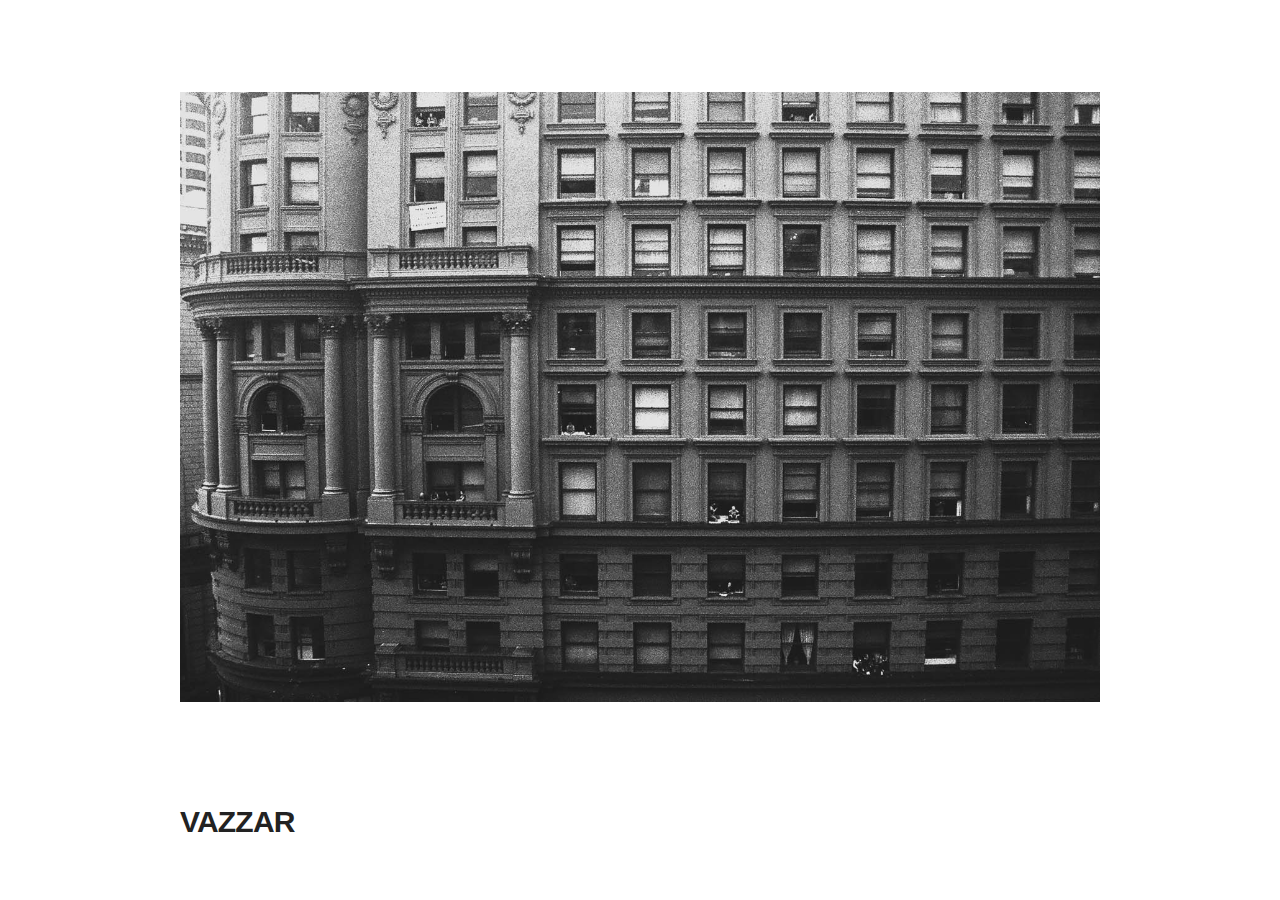
==== latch/index.html @ a05c469b "yup" ====
<!DOCTYPE html>
<html lang="en">
<head>

  <!-- Basic Page Needs
  –––––––––––––––––––––––––––––––––––––––––––––––––– -->
  <meta charset="utf-8">
  <title>Your page title here :)</title>
  <meta name="description" content="">
  <meta name="author" content="">

  <!-- Mobile Specific Metas
  –––––––––––––––––––––––––––––––––––––––––––––––––– -->
  <meta name="viewport" content="width=device-width, initial-scale=1">

  <!-- FONT
  –––––––––––––––––––––––––––––––––––––––––––––––––– -->

  <!-- CSS
  –––––––––––––––––––––––––––––––––––––––––––––––––– -->
  <link rel="stylesheet" href="../css/normalize.css">
  <link rel="stylesheet" href="../css/skeleton.css">

  <!-- Favicon
  –––––––––––––––––––––––––––––––––––––––––––––––––– -->
  <link rel="icon" type="image/png" href="../images/favicon.png">
  <script type="text/javascript" src="//fast.fonts.net/jsapi/75adbc02-f37f-4e9c-960f-9e6158d065dd.js"></script>

  <script src="http://ajax.googleapis.com/ajax/libs/jquery/1.11.1/jquery.min.js"></script>
</head>
<body>
<style>
  html,body {
    height: 100%;
  }
  .row {
    position: relative;
    width: 100%;
    max-width: 960px;
    margin: 0 auto;
    padding: 0 20px;
    box-sizing: border-box;
  }
  .page-container {
    position: relative;
    height: 100%;
  }
  .section {
    height: 100%;
    width: 100vw;
    z-index: -1;
  }
  .bg-dark {
    background-color: #363747;
  }
  .bg-light {
    background-color: #fff;
  }
  .bg-dark h4,
  .bg-dark p {
    color: white;
  }
  .image-wrapper {
    height: 350px;
  }
  .headline-wrapper {
    padding-top:16px;
  }
  .case-hero-image-wrapper {
    width: 100%;
    overflow:hidden;
  }
  .headline-wrapper h5 {
    margin:0;
  }
</style>
  <!-- Primary Page Layout
  –––––––––––––––––––––––––––––––––––––––––––––––––– -->
  <div class="page-container" id="fullpage">
    <div class="case-navigation"></div>
    <div class="section">
      <div class="row">
        <div class="twelve column" >
          <div class="case-hero-image-wrapper" style="margin-top: 10%;margin-bottom:10%;">
            <img src="../images/0.jpg"/ style="width:100%;">
          </div>
          <h4>Vazzar</h4>
        </div>
      </div>
    </div>

</div>
<!-- End Document
  –––––––––––––––––––––––––––––––––––––––––––––––––– -->
</body>
</html>
---- css/skeleton.css ----
/*
* Skeleton V2.0.4
* Copyright 2014, Dave Gamache
* www.getskeleton.com
* Free to use under the MIT license.
* http://www.opensource.org/licenses/mit-license.php
* 12/29/2014
*/


/* Table of contents
––––––––––––––––––––––––––––––––––––––––––––––––––
- Grid
- Base Styles
- Typography
- Links
- Buttons
- Forms
- Lists
- Code
- Tables
- Spacing
- Utilities
- Clearing
- Media Queries
*/


/* Grid
–––––––––––––––––––––––––––––––––––––––––––––––––– */
.container {
  position: relative;
  width: 100%;
  max-width: 960px;
  margin: 0 auto;
  padding: 0 20px;
  box-sizing: border-box; }
.column,
.columns {
  width: 100%;
  float: left;
  box-sizing: border-box; }

/* For devices larger than 400px */
@media (min-width: 400px) {
  .container {
    width: 85%;
    padding: 0; }
}

/* For devices larger than 550px */
@media (min-width: 550px) {
  .container {
    width: 80%; }
  .column,
  .columns {
    margin-left: 4%; }
  .column:first-child,
  .columns:first-child {
    margin-left: 0; }

  .one.column,
  .one.columns                    { width: 4.66666666667%; }
  .two.columns                    { width: 13.3333333333%; }
  .three.columns                  { width: 22%;            }
  .four.columns                   { width: 30.6666666667%; }
  .five.columns                   { width: 39.3333333333%; }
  .six.columns                    { width: 48%;            }
  .seven.columns                  { width: 56.6666666667%; }
  .eight.columns                  { width: 65.3333333333%; }
  .nine.columns                   { width: 74.0%;          }
  .ten.columns                    { width: 82.6666666667%; }
  .eleven.columns                 { width: 91.3333333333%; }
  .twelve.columns                 { width: 100%; margin-left: 0; }

  .one-third.column               { width: 30.6666666667%; }
  .two-thirds.column              { width: 65.3333333333%; }

  .one-half.column                { width: 48%; }

  /* Offsets */
  .offset-by-one.column,
  .offset-by-one.columns          { margin-left: 8.66666666667%; }
  .offset-by-two.column,
  .offset-by-two.columns          { margin-left: 17.3333333333%; }
  .offset-by-three.column,
  .offset-by-three.columns        { margin-left: 26%;            }
  .offset-by-four.column,
  .offset-by-four.columns         { margin-left: 34.6666666667%; }
  .offset-by-five.column,
  .offset-by-five.columns         { margin-left: 43.3333333333%; }
  .offset-by-six.column,
  .offset-by-six.columns          { margin-left: 52%;            }
  .offset-by-seven.column,
  .offset-by-seven.columns        { margin-left: 60.6666666667%; }
  .offset-by-eight.column,
  .offset-by-eight.columns        { margin-left: 69.3333333333%; }
  .offset-by-nine.column,
  .offset-by-nine.columns         { margin-left: 78.0%;          }
  .offset-by-ten.column,
  .offset-by-ten.columns          { margin-left: 86.6666666667%; }
  .offset-by-eleven.column,
  .offset-by-eleven.columns       { margin-left: 95.3333333333%; }

  .offset-by-one-third.column,
  .offset-by-one-third.columns    { margin-left: 34.6666666667%; }
  .offset-by-two-thirds.column,
  .offset-by-two-thirds.columns   { margin-left: 69.3333333333%; }

  .offset-by-one-half.column,
  .offset-by-one-half.columns     { margin-left: 52%; }

}


/* Base Styles
–––––––––––––––––––––––––––––––––––––––––––––––––– */
/* NOTE
html is set to 62.5% so that all the REM measurements throughout Skeleton
are based on 10px sizing. So basically 1.5rem = 15px :) */
html {
  font-size: 62.5%; }
body {
  font-size: 1.6rem; /* currently ems cause chrome bug misinterpreting rems on body element */
  line-height: 1.6;
  font-weight: 100;
  font-family: "Univers W01", "Helvetica Neue", Helvetica, Arial, sans-serif;
  color: #222; }


/* Typography
–––––––––––––––––––––––––––––––––––––––––––––––––– */
h1, h2, h3, h4, h5, h6 {
  margin-top: 0;
  margin-bottom: 2rem;
  text-transform: uppercase;
  font-weight: 600; }
h1 { font-size: 4.0rem; line-height: 1.2;}
h2 { font-size: 3.6rem; line-height: 1.25; }
h3 { font-size: 3.0rem; line-height: 1.3;  letter-spacing: -.1rem; }
h4 { font-size: 2.4rem; line-height: 1.35; letter-spacing: -.08rem; }
h5 { font-size: 1.8rem; line-height: 1.5;  letter-spacing: -.05rem; }
h6 { font-size: 1.5rem; line-height: 1.6;  letter-spacing: 0; }

/* Larger than phablet */
@media (min-width: 550px) {
  h1 { font-size: 5.0rem; }
  h2 { font-size: 4.2rem; }
  h3 { font-size: 3.6rem; }
  h4 { font-size: 3.0rem; }
  h5 { font-size: 2.4rem; }
  h6 { font-size: 1.5rem; }
}

p {
  margin-top: 0; }


/* Links
–––––––––––––––––––––––––––––––––––––––––––––––––– */
a {
  color: #1EAEDB; }
a:hover {
  color: #0FA0CE; }


/* Buttons
–––––––––––––––––––––––––––––––––––––––––––––––––– */
.button,
button,
input[type="submit"],
input[type="reset"],
input[type="button"] {
  display: inline-block;
  height: 38px;
  padding: 0 30px;
  color: #555;
  text-align: center;
  font-size: 11px;
  font-weight: 600;
  line-height: 38px;
  letter-spacing: .1rem;
  text-transform: uppercase;
  text-decoration: none;
  white-space: nowrap;
  background-color: transparent;
  border-radius: 4px;
  border: 1px solid #bbb;
  cursor: pointer;
  box-sizing: border-box; }
.button:hover,
button:hover,
input[type="submit"]:hover,
input[type="reset"]:hover,
input[type="button"]:hover,
.button:focus,
button:focus,
input[type="submit"]:focus,
input[type="reset"]:focus,
input[type="button"]:focus {
  color: #333;
  border-color: #888;
  outline: 0; }
.button.button-primary,
button.button-primary,
input[type="submit"].button-primary,
input[type="reset"].button-primary,
input[type="button"].button-primary {
  color: #FFF;
  background-color: #33C3F0;
  border-color: #33C3F0; }
.button.button-primary:hover,
button.button-primary:hover,
input[type="submit"].button-primary:hover,
input[type="reset"].button-primary:hover,
input[type="button"].button-primary:hover,
.button.button-primary:focus,
button.button-primary:focus,
input[type="submit"].button-primary:focus,
input[type="reset"].button-primary:focus,
input[type="button"].button-primary:focus {
  color: #FFF;
  background-color: #1EAEDB;
  border-color: #1EAEDB; }


/* Forms
–––––––––––––––––––––––––––––––––––––––––––––––––– */
input[type="email"],
input[type="number"],
input[type="search"],
input[type="text"],
input[type="tel"],
input[type="url"],
input[type="password"],
textarea,
select {
  height: 38px;
  padding: 6px 10px; /* The 6px vertically centers text on FF, ignored by Webkit */
  background-color: #fff;
  border: 1px solid #D1D1D1;
  border-radius: 4px;
  box-shadow: none;
  box-sizing: border-box; }
/* Removes awkward default styles on some inputs for iOS */
input[type="email"],
input[type="number"],
input[type="search"],
input[type="text"],
input[type="tel"],
input[type="url"],
input[type="password"],
textarea {
  -webkit-appearance: none;
     -moz-appearance: none;
          appearance: none; }
textarea {
  min-height: 65px;
  padding-top: 6px;
  padding-bottom: 6px; }
input[type="email"]:focus,
input[type="number"]:focus,
input[type="search"]:focus,
input[type="text"]:focus,
input[type="tel"]:focus,
input[type="url"]:focus,
input[type="password"]:focus,
textarea:focus,
select:focus {
  border: 1px solid #33C3F0;
  outline: 0; }
label,
legend {
  display: block;
  margin-bottom: .5rem;
  font-weight: 600; }
fieldset {
  padding: 0;
  border-width: 0; }
input[type="checkbox"],
input[type="radio"] {
  display: inline; }
label > .label-body {
  display: inline-block;
  margin-left: .5rem;
  font-weight: normal; }


/* Lists
–––––––––––––––––––––––––––––––––––––––––––––––––– */
ul {
  list-style: circle inside; }
ol {
  list-style: decimal inside; }
ol, ul {
  padding-left: 0;
  margin-top: 0; }
ul ul,
ul ol,
ol ol,
ol ul {
  margin: 1.5rem 0 1.5rem 3rem;
  font-size: 90%; }
li {
  margin-bottom: 1rem; }


/* Code
–––––––––––––––––––––––––––––––––––––––––––––––––– */
code {
  padding: .2rem .5rem;
  margin: 0 .2rem;
  font-size: 90%;
  white-space: nowrap;
  background: #F1F1F1;
  border: 1px solid #E1E1E1;
  border-radius: 4px; }
pre > code {
  display: block;
  padding: 1rem 1.5rem;
  white-space: pre; }


/* Tables
–––––––––––––––––––––––––––––––––––––––––––––––––– */
th,
td {
  padding: 12px 15px;
  text-align: left;
  border-bottom: 1px solid #E1E1E1; }
th:first-child,
td:first-child {
  padding-left: 0; }
th:last-child,
td:last-child {
  padding-right: 0; }


/* Spacing
–––––––––––––––––––––––––––––––––––––––––––––––––– */
button,
.button {
  margin-bottom: 1rem; }
input,
textarea,
select,
fieldset {
  margin-bottom: 1.5rem; }
pre,
blockquote,
dl,
figure,
table,
p,
ul,
ol,
form {
  margin-bottom: 2.5rem; }


/* Utilities
–––––––––––––––––––––––––––––––––––––––––––––––––– */
.u-full-width {
  width: 100%;
  box-sizing: border-box; }
.u-max-full-width {
  max-width: 100%;
  box-sizing: border-box; }
.u-pull-right {
  float: right; }
.u-pull-left {
  float: left; }


/* Misc
–––––––––––––––––––––––––––––––––––––––––––––––––– */
hr {
  margin-top: 3rem;
  margin-bottom: 3.5rem;
  border-width: 0;
  border-top: 1px solid #E1E1E1; }


/* Clearing
–––––––––––––––––––––––––––––––––––––––––––––––––– */

/* Self Clearing Goodness */
.container:after,
.row:after,
.u-cf {
  content: "";
  display: table;
  clear: both; }


/* Media Queries
–––––––––––––––––––––––––––––––––––––––––––––––––– */
/*
Note: The best way to structure the use of media queries is to create the queries
near the relevant code. For example, if you wanted to change the styles for buttons
on small devices, paste the mobile query code up in the buttons section and style it
there.
*/


/* Larger than mobile */
@media (min-width: 400px) {}

/* Larger than phablet (also point when grid becomes active) */
@media (min-width: 550px) {}

/* Larger than tablet */
@media (min-width: 750px) {}

/* Larger than desktop */
@media (min-width: 1000px) {}

/* Larger than Desktop HD */
@media (min-width: 1200px) {}
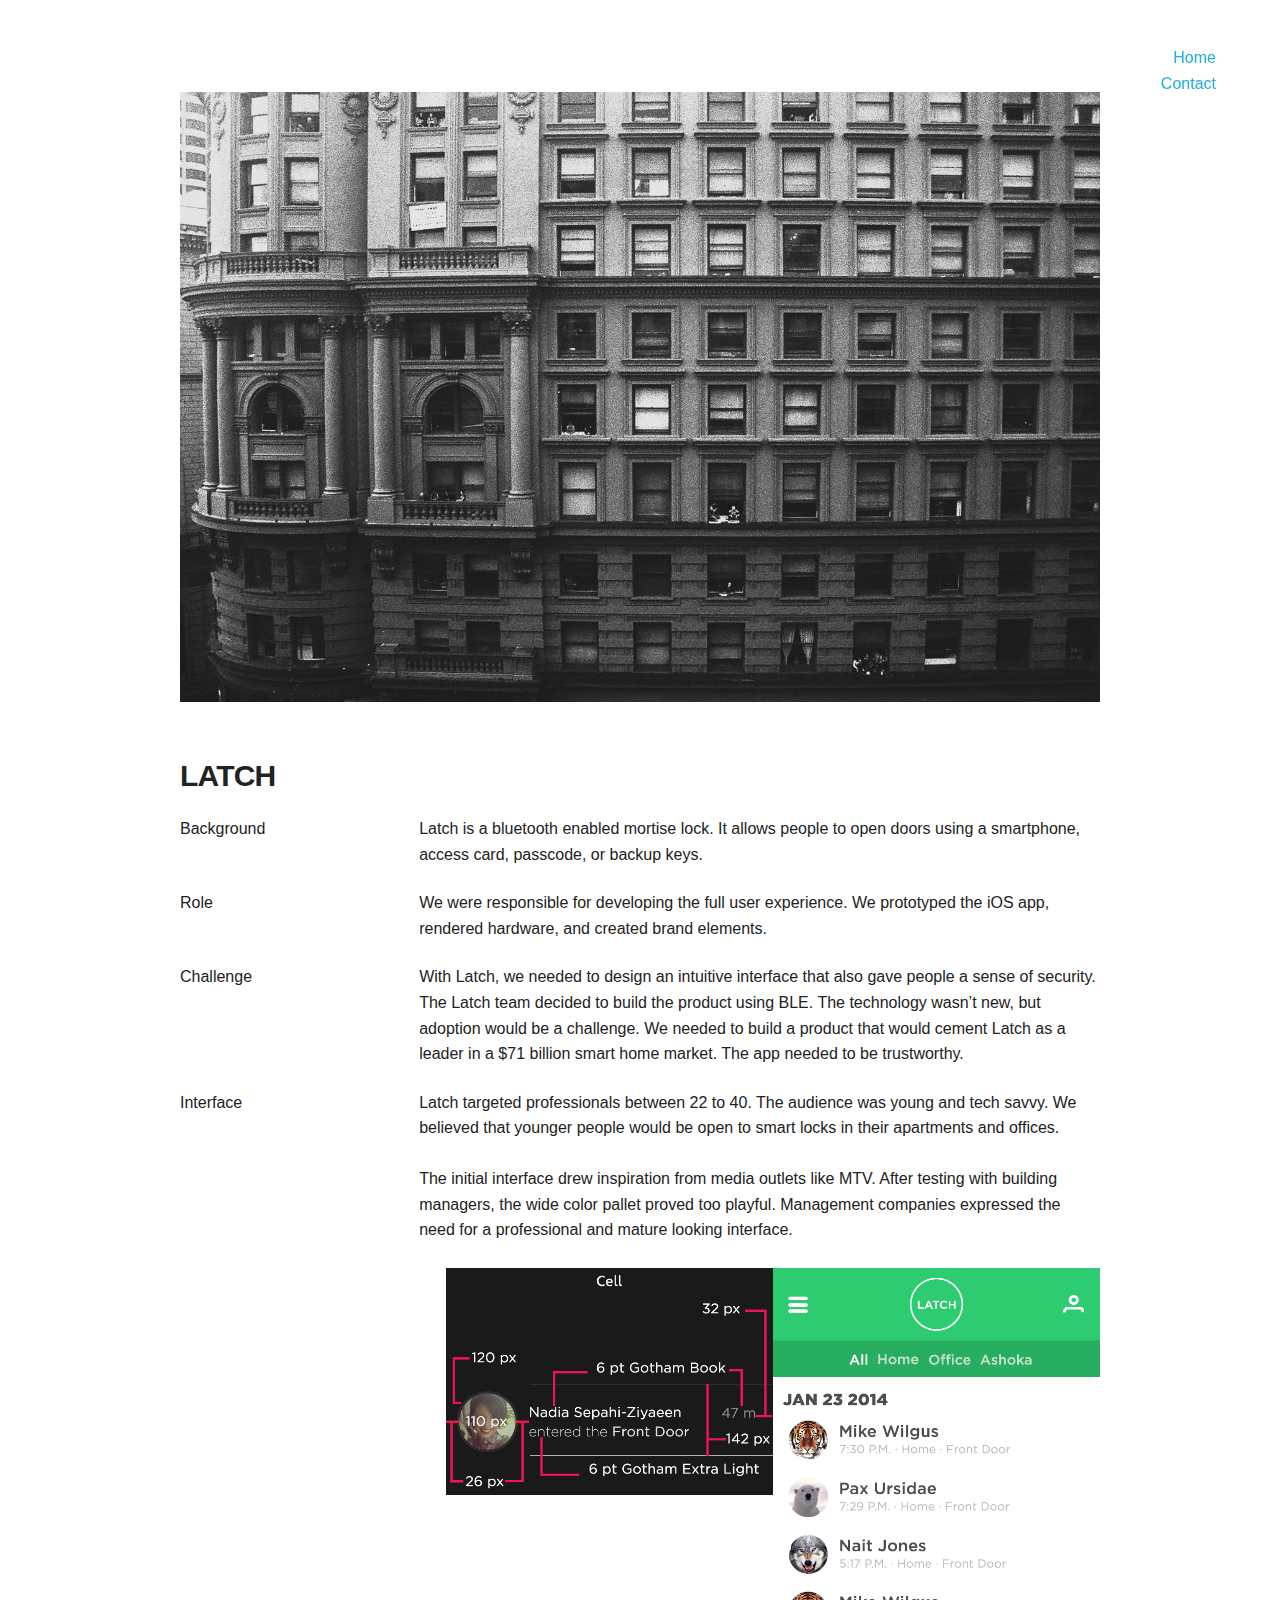
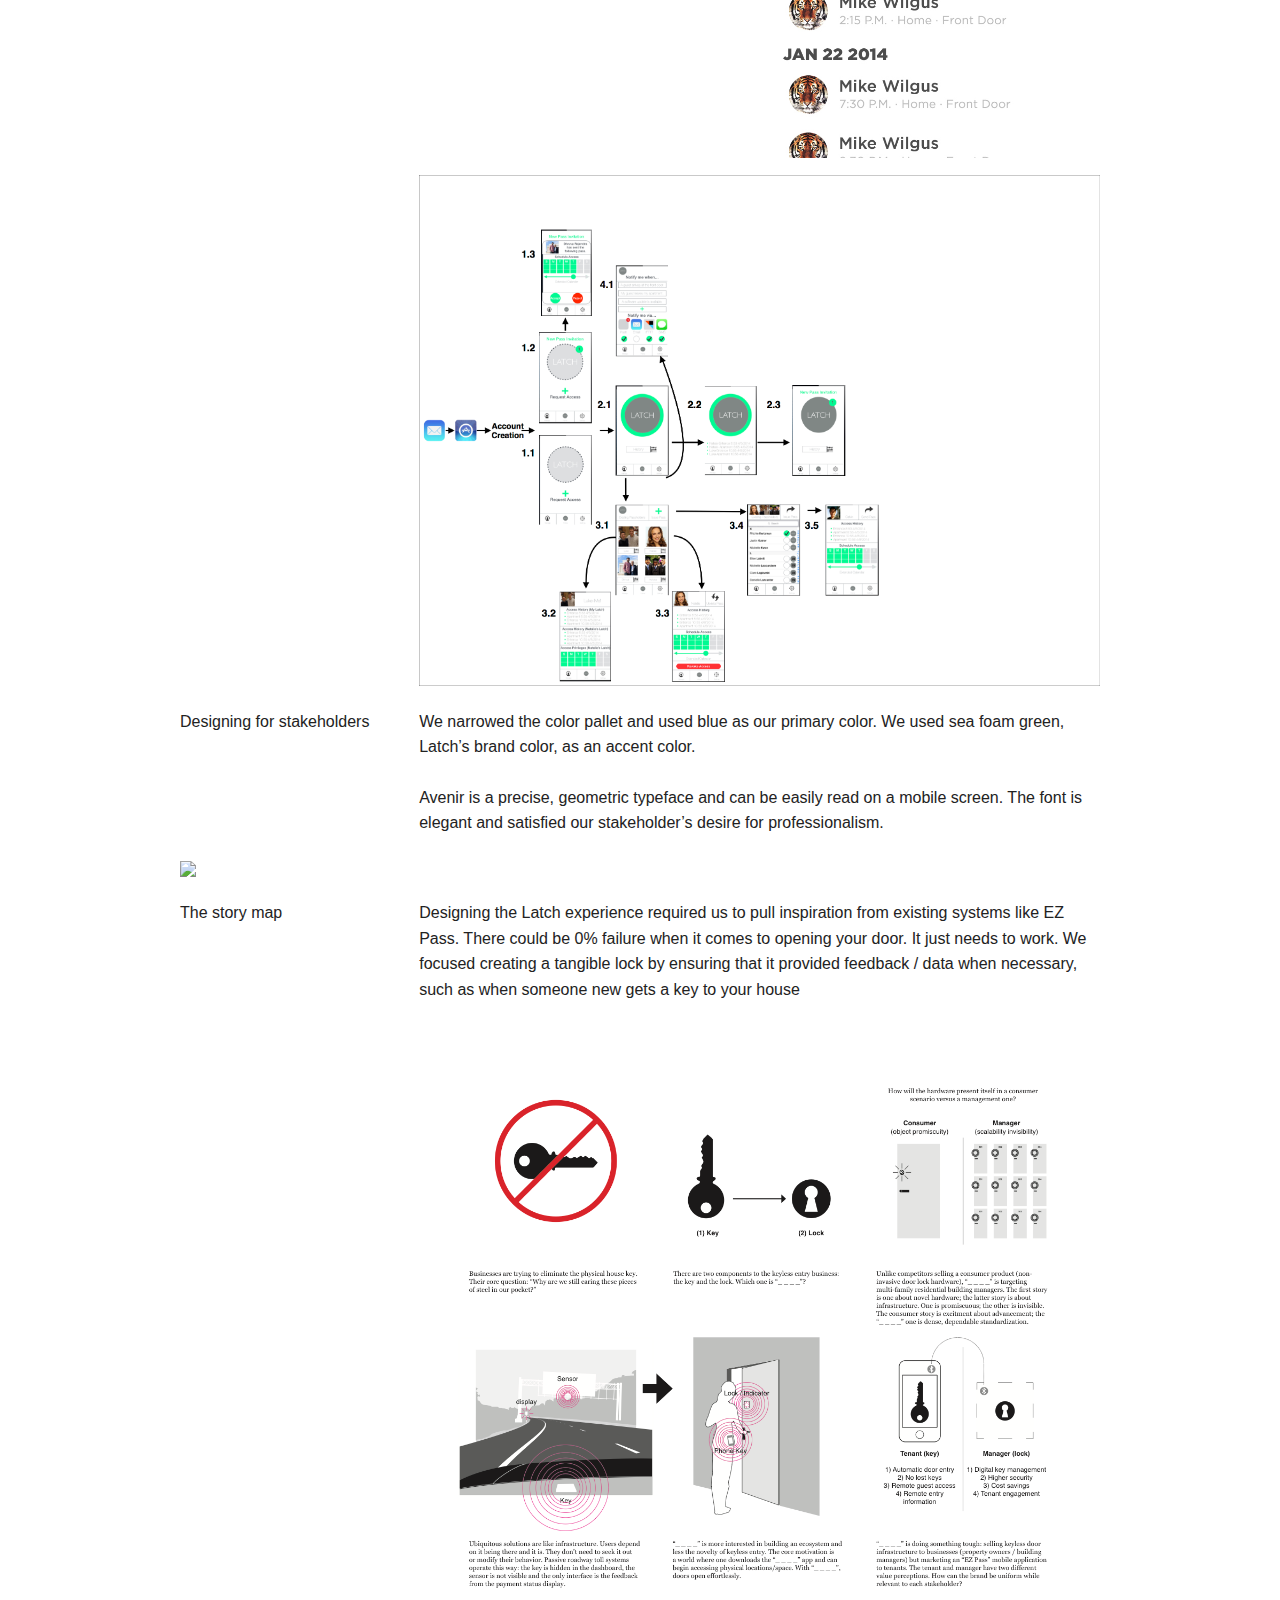
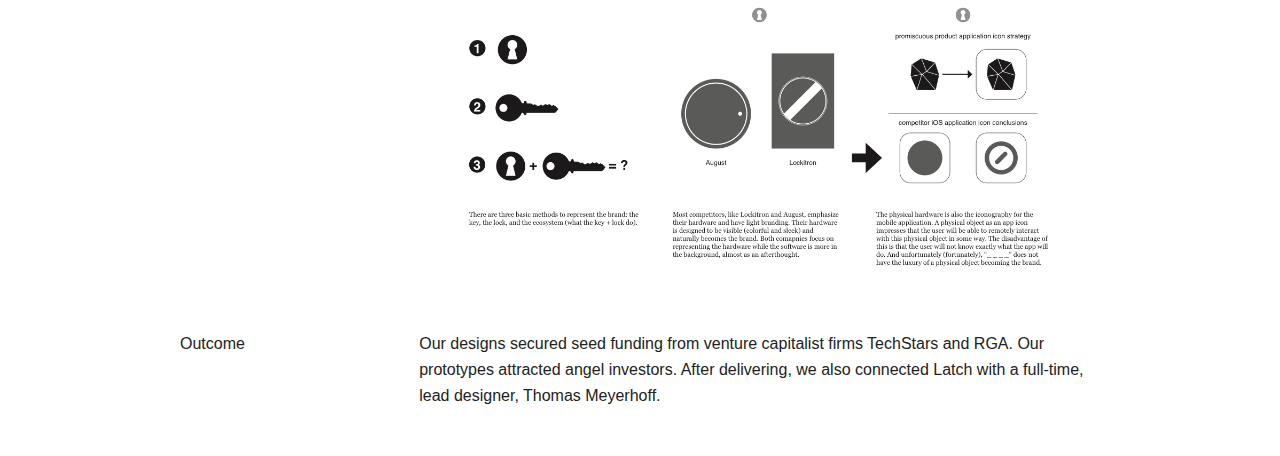
==== commit 18b8c517: "yup" ====
--- a/latch/index.html
+++ b/latch/index.html
@@ -5,7 +5,7 @@
   <!-- Basic Page Needs
   –––––––––––––––––––––––––––––––––––––––––––––––––– -->
   <meta charset="utf-8">
-  <title>Your page title here :)</title>
+  <title>Twombly | Latch</title>
   <meta name="description" content="">
   <meta name="author" content="">
 
@@ -77,14 +77,69 @@
   <!-- Primary Page Layout
   –––––––––––––––––––––––––––––––––––––––––––––––––– -->
   <div class="page-container" id="fullpage">
-    <div class="case-navigation"></div>
+    <div class="case-navigation" style="    position: fixed;text-align: right;right: 5%;top: 5%;">
+      <a href="/" style="    text-decoration: none;font-weight: 200;">Home</a>
+      <br>
+      <a href="mailto:dlamnguyen@gmail.com" style="    text-decoration: none;font-weight: 200;">Contact</a>
+    </div>
     <div class="section">
       <div class="row">
         <div class="twelve column" >
-          <div class="case-hero-image-wrapper" style="margin-top: 10%;margin-bottom:10%;">
+          <div class="case-hero-image-wrapper" style="margin-top: 10%;margin-bottom:5%;">
             <img src="../images/0.jpg"/ style="width:100%;">
           </div>
-          <h4>Vazzar</h4>
+          <h4>Latch</h4>
+          <div class="row" style="padding:0;margin-bottom:2.5%;">
+            <div class="three columns">Background</div>
+            <div class="nine columns">
+              Latch is a bluetooth enabled mortise lock. It allows people to open doors using a smartphone, access card, passcode, or backup keys.
+            </div>
+          </div>
+          <div class="row" style="padding:0;margin-bottom:2.5%;">
+            <div class="three columns">Role</div>
+            <div class="nine columns">
+              We were responsible for developing the full user experience. We prototyped the iOS app, rendered hardware, and created brand elements.
+            </div>
+          </div>
+          <div class="row" style="padding:0;margin-bottom:2.5%;">
+            <div class="three columns">Challenge</div>
+            <div class="nine columns">
+              With Latch, we needed to design an intuitive interface that also gave people a sense of security. The Latch team decided to build the product using BLE. The technology wasn’t new, but adoption would be a challenge. We needed to build a product that would cement Latch as a leader in a $71 billion smart home market. The app needed to be trustworthy.
+            </div>
+          </div>
+          <div class="row" style="padding:0;margin-bottom:2.5%;">
+            <div class="three columns">Interface</div>
+            <div class="nine columns">
+              <p>Latch targeted professionals between 22 to 40. The audience was young and tech savvy. We believed that younger people would be open to smart locks in their apartments and offices.</p>
+              <p>The initial interface drew inspiration from media outlets like MTV. After testing with building managers, the wide color pallet proved too playful. Management companies expressed the need for a professional and mature looking interface.   </p>
+              <img src="app-dimensions.png" class="one-half column" style=""/>
+              <img src="app-home-1.jpg" class="one-half column" style="margin-left:0;margin-bottom:2.5%;"/>
+
+              <img src="app-flow.png" class="twelve columns"/>
+            </div>
+
+          </div>
+          <div class="row" style="padding:0;margin-bottom:2.5%;">
+            <div class="three columns">Designing for stakeholders</div>
+            <div class="nine columns">
+              <p>We narrowed the color pallet and used blue as our primary color. We used sea foam green, Latch’s brand color, as an accent color.</p>
+              <p>Avenir is a precise, geometric typeface and can be easily read on a mobile screen. The font is elegant and satisfied our stakeholder’s desire for professionalism. </p>
+            </div>
+            <img src="app-all-screens.png" class="twelve columns"/>
+          </div>
+          <div class="row" style="padding:0;margin-bottom:2.5%;">
+            <div class="three columns">The story map</div>
+            <div class="nine columns">
+              <p>Designing the Latch experience required us to pull inspiration from existing systems like EZ Pass. There could be 0% failure when it comes to opening your door. It just needs to work. We focused creating a tangible lock by ensuring that it provided feedback / data when necessary, such as when someone new gets a key to your house</p>
+              <img src="experience-3.png" class="twelve columns"/>
+            </div>
+          </div>
+          <div class="row" style="padding:0;margin-bottom:2.5%;">
+            <div class="three columns">Outcome</div>
+            <div class="nine columns">
+              <p>Our designs secured seed funding from venture capitalist firms TechStars and RGA. Our prototypes attracted angel investors. After delivering, we also connected Latch with a full-time, lead designer, Thomas Meyerhoff.</p>
+            </div>
+          </div>
         </div>
       </div>
     </div>
